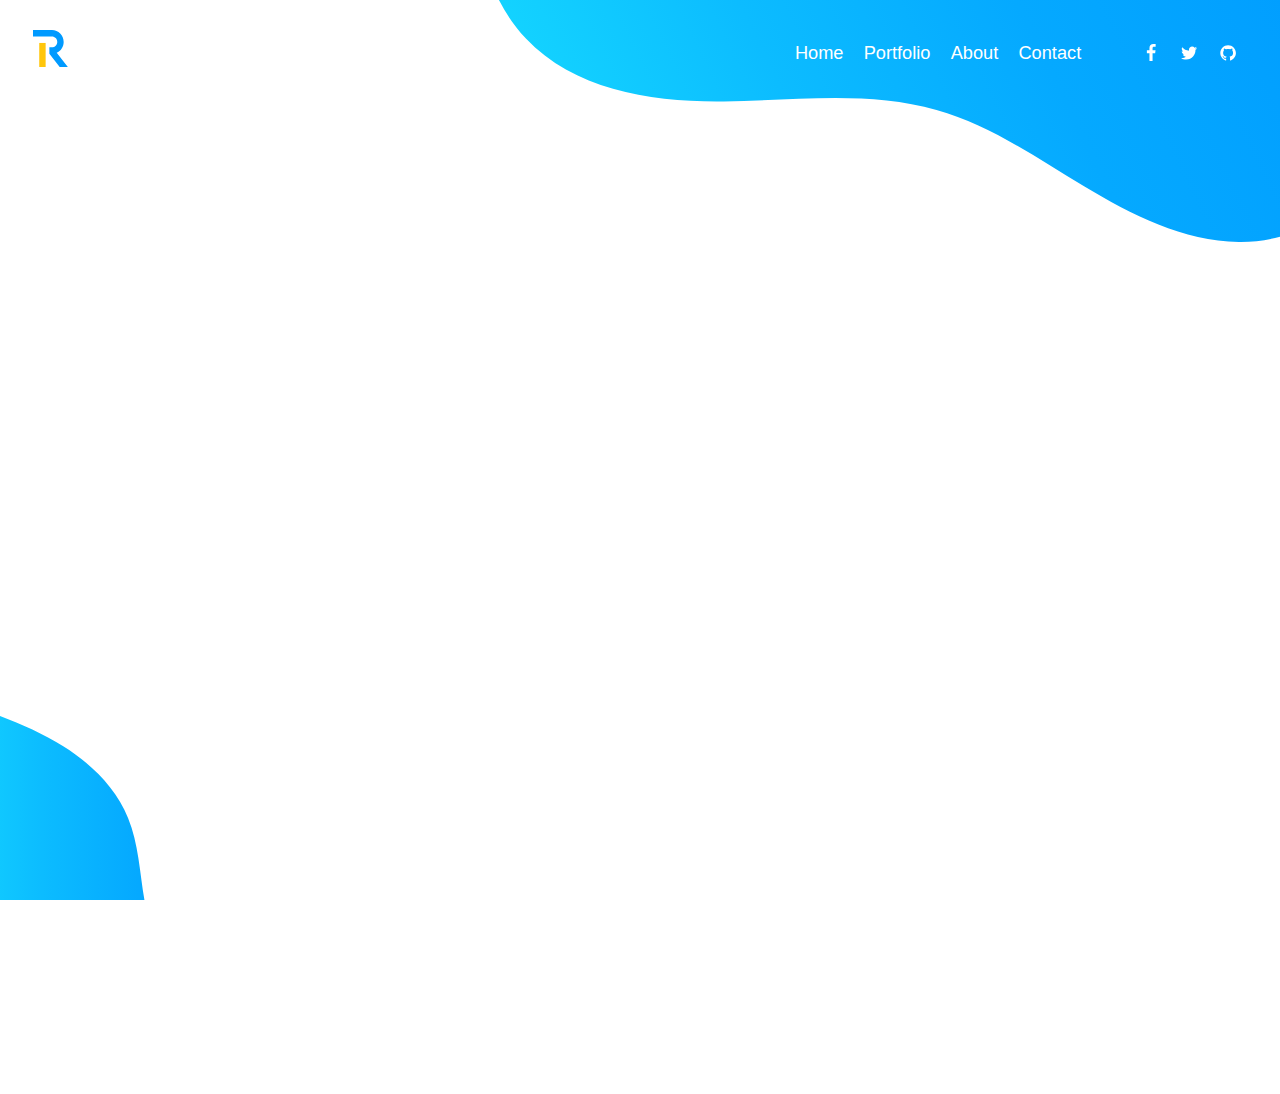
==== index.html @ 941beefa "Mobile nav in progress" ====
<!DOCTYPE html>
<html>
<head>
    <meta charset="utf-8" />
    <meta http-equiv="X-UA-Compatible" content="IE=edge">
    <title>Home | Riccardo Battiato</title>
    <meta name="viewport" content="width=device-width, initial-scale=1">
    <link rel="stylesheet" type="text/css" media="screen" href="css/style.css" />
    <link rel="stylesheet" href="//brick.freetls.fastly.net/Titillium:300,400,600,700">
    <link rel="shortcut icon" type="image/png" href="img/logo-small.png">
</head>
<body>
    <header class="header">
        <img src="/img/shape-big.svg" class="header__shape-big">
        <img src="/img/shape-small.svg" class="header__shape-small">
        <input type="checkbox" id="navigation" class="mobile__checkbox">
        <nav class="navigation">
            <div class="navigation__logo-box">
                <img src="/img/logo.svg" alt="logo" class="navigation__logo">
            </div>
            <div class="navigation__content">
                <ul class="navigation__list">
                    <li class="navigation__element">
                        <a href="/index.html" class="navigation__link">Home</a>
                    </li>
                    <li class="navigation__element">
                        <a href="/portfolio.html" class="navigation__link">Portfolio</a>
                    </li>
                    <li class="navigation__element">
                        <a href="/about.html" class="navigation__link">About</a>
                    </li>
                    <li class="navigation__element">
                        <a href="/contact.html" class="navigation__link">Contact</a>
                    </li>
                </ul>
                <div class="navigation__socials">
                    <a href="#" class="social-link">
                        <svg class="social-icon social-icon--facebook">
                            <use xlink:href="/img/sprite.svg#icon-facebook"></use>
                        </svg>
                    </a>
                    <a href="#" class="social-link">
                        <svg class="social-icon social-icon--twitter">
                            <use xlink:href="/img/sprite.svg#icon-twitter"></use>
                        </svg>
                    </a>
                    <a href="#" class="social-link">
                        <svg class="social-icon social-icon--github">
                            <use xlink:href="/img/sprite.svg#icon-github"></use>
                        </svg>
                    </a>
                </div>
            </div>
            <label for="navigation" class="mobile__label">
                <div class="navigation__hamburger">
                    <div class="navigation__hamburger-line"></div>
                </div>
            </label>
        </nav>
        <nav class="mobile">
            <div class="mobile__content">
                <label for="navigation" class="mobile__close-btn">
                    <div class="mobile__close-btn-line"></div>
                </label>
                <div class="mobile__logo-box">
                    <img src="/img/logo.svg" alt="" class="mobile__logo">
                </div>
                <ul class="mobile__list">
                    <li class="mobile__element">
                        <a href="/index.html" class="mobile__link">Home</a>
                    </li>
                    <li class="mobile__element">
                        <a href="/portfolio.html" class="mobile__link">Portfolio</a>
                    </li>
                    <li class="mobile__element">
                        <a href="/about.html" class="mobile__link">About</a>
                    </li>
                    <li class="mobile__element">
                        <a href="/contact.html" class="mobile__link">Contact</a>
                    </li>
                </ul>
                <div class="mobile__social-icons">
                    <a href="#" class="social-link">
                        <svg class="mobile-social-icon mobile-social-icon--facebook">
                            <use xlink:href="/img/sprite.svg#icon-facebook"></use>
                        </svg>
                    </a>
                    <a href="#" class="social-link">
                        <svg class="mobile-social-icon mobile-social-icon--twitter">
                            <use xlink:href="/img/sprite.svg#icon-twitter"></use>
                        </svg>
                    </a>
                    <a href="#" class="social-link">
                        <svg class="mobile-social-icon mobile-social-icon--github">
                            <use xlink:href="/img/sprite.svg#icon-github"></use>
                        </svg>
                    </a>
                </div>
            </div>
        </nav>
    </header>
</body>
</html>
---- css/style.css ----
/* Website under construction */
/* COLOR VARIABLES */
*,
*::before,
*::after {
  margin: 0;
  padding: 0;
  -webkit-box-sizing: inherit;
          box-sizing: inherit;
}

html {
  font-size: calc((0.0029411764705882 * 100vw) + 6.3529411764706px);
  /*

  font-size: calc((0.0029411764705882 * 100vw) + 6.3529411764706px);
        1920, 12
        1495, 10.75
        1070, 9.5
        645, 8.25
        220, 7
    */
  /* This curve has a medium of 9.5px and is an experimental attempt
    to make the root font size fluidly responsive instead of making
    it change with media queries at certain breakpoints. */
  overflow: hidden;
}

@media only screen and (max-width: 37.5em) {
  html {
    font-size: 50%;
  }
}

body {
  -webkit-box-sizing: border-box;
          box-sizing: border-box;
  font-size: 1.6rem;
  font-family: 'Titillium', sans-serif;
  line-height: 1.7;
  overflow: hidden;
}

/* SOCIAL ICONS */
.social-icon {
  width: 1.8rem;
  height: 1.8rem;
  fill: #fff;
  position: relative;
  z-index: 10;
  -webkit-transition: fill .1s .3s;
  transition: fill .1s .3s;
}

/* SOCIAL LINKS */
.social-link {
  display: -webkit-box;
  display: -ms-flexbox;
  display: flex;
  -webkit-box-align: center;
      -ms-flex-align: center;
          align-items: center;
  text-decoration: none;
  position: relative;
}

.social-link::after {
  content: "";
  display: block;
  width: 3rem;
  height: 3rem;
  background-color: #fff;
  border-radius: 50%;
  position: absolute;
  top: 50%;
  left: 50%;
  -webkit-transform: translate(-50%, -50%) scale(0);
          transform: translate(-50%, -50%) scale(0);
  -webkit-transition: -webkit-transform 0.5s cubic-bezier(0.68, -0.55, 0.265, 1.55);
  transition: -webkit-transform 0.5s cubic-bezier(0.68, -0.55, 0.265, 1.55);
  transition: transform 0.5s cubic-bezier(0.68, -0.55, 0.265, 1.55);
  transition: transform 0.5s cubic-bezier(0.68, -0.55, 0.265, 1.55), -webkit-transform 0.5s cubic-bezier(0.68, -0.55, 0.265, 1.55);
}

.social-link:hover::after {
  -webkit-transform: translate(-50%, -50%) scale(1);
          transform: translate(-50%, -50%) scale(1);
}

.social-link:hover .social-icon--facebook {
  fill: #3B5998;
}

.social-link:hover .social-icon--twitter {
  fill: #1DA1F2;
}

.social-link:hover .social-icon--github {
  fill: #333;
}

/* MOBILE SOCIAL ICONS */
.mobile-social-icon {
  width: 4rem;
  height: 4rem;
}

.mobile-social-icon--facebook {
  fill: #3B5998;
}

.mobile-social-icon--twitter {
  fill: #1DA1F2;
}

.mobile-social-icon--github {
  fill: #333;
}

.btn,
.btn:link,
.btn:visited {
  display: inline-block;
  text-decoration: none;
  text-transform: uppercase;
  padding: .6rem 3.5rem;
  border-radius: 3px;
  -webkit-transition: color .3s, background-color .3s;
  transition: color .3s, background-color .3s;
}

@media only screen and (max-aspect-ratio: 70 / 71) {
  .btn--special,
  .btn--special:link,
  .btn--special:visited {
    padding: 1.2vw 7vw;
    border-radius: .6vw;
    font-size: 3vw;
  }
}

.btn--primary,
.btn--primary:link,
.btn--primary:visited {
  background-color: #FFC60B;
  color: #fff;
  border: 1px solid #FFC60B;
}

.btn--primary:hover,
.btn--primary:link:hover,
.btn--primary:visited:hover {
  background-color: #fff;
  color: #FFC60B;
}

.btn--normal,
.btn--normal:link,
.btn--normal:visited {
  color: #000;
  border: 1px solid #000;
}

.btn--normal:hover,
.btn--normal:link:hover,
.btn--normal:visited:hover {
  background-color: #000;
  color: #fff;
}

.header {
  height: 100vh;
  position: relative;
}

.header__shape-big {
  position: absolute;
  width: 80%;
  top: 0;
  right: 0;
  -webkit-transform: translate(20%, -70%);
          transform: translate(20%, -70%);
}

@media only screen and (max-aspect-ratio: 70 / 71) {
  .header__shape-big {
    -webkit-transform: translate(20%, -55%);
            transform: translate(20%, -55%);
  }
}

.header__shape-small {
  position: absolute;
  width: 30%;
  bottom: 0;
  left: 0;
  -webkit-transform: translate(-10%, 50%);
          transform: translate(-10%, 50%);
}

@media only screen and (max-aspect-ratio: 70 / 71) {
  .header__shape-small {
    width: 50%;
    -webkit-transform: translate(-10%, 40%);
            transform: translate(-10%, 40%);
  }
}

.navigation {
  max-width: 120rem;
  width: 100%;
  margin: 0 auto;
  padding-top: 3rem;
  position: relative;
  z-index: 1;
  display: -webkit-box;
  display: -ms-flexbox;
  display: flex;
  -webkit-box-pack: justify;
      -ms-flex-pack: justify;
          justify-content: space-between;
  -webkit-box-align: center;
      -ms-flex-align: center;
          align-items: center;
}

@media only screen and (max-width: 75em) {
  .navigation {
    padding: 2rem 3rem 0 3rem;
  }
}

.navigation__logo-box {
  width: 3.5rem;
}

.navigation__logo {
  width: 100%;
  -webkit-transition: -webkit-filter .3s, -webkit-transform .3s;
  transition: -webkit-filter .3s, -webkit-transform .3s;
  transition: filter .3s, transform .3s;
  transition: filter .3s, transform .3s, -webkit-filter .3s, -webkit-transform .3s;
  cursor: pointer;
}

.navigation__logo:hover {
  -webkit-filter: drop-shadow(5px 5px 5px rgba(0, 0, 0, 0.2));
          filter: drop-shadow(5px 5px 5px rgba(0, 0, 0, 0.2));
  -webkit-transform: scale(1.05) translateY(-3px);
          transform: scale(1.05) translateY(-3px);
}

.navigation__logo:active {
  -webkit-filter: drop-shadow(5px 5px 5px rgba(0, 0, 0, 0.1));
          filter: drop-shadow(5px 5px 5px rgba(0, 0, 0, 0.1));
  -webkit-transform: scale(1.02) translateY(-1px);
          transform: scale(1.02) translateY(-1px);
}

.navigation__content {
  display: -webkit-box;
  display: -ms-flexbox;
  display: flex;
  -webkit-box-align: center;
      -ms-flex-align: center;
          align-items: center;
}

@media only screen and (max-width: 56.25em) {
  .navigation__content {
    display: none;
  }
}

.navigation__list {
  list-style: none;
  display: -webkit-box;
  display: -ms-flexbox;
  display: flex;
}

.navigation__element {
  position: relative;
}

.navigation__element::after {
  content: "";
  display: block;
  width: 100%;
  height: 2px;
  border-radius: 12px;
  background-color: #fff;
  position: absolute;
  bottom: 0;
  left: 50%;
  -webkit-transform: translateX(-50%) scale(0);
          transform: translateX(-50%) scale(0);
  -webkit-transition: -webkit-transform .3s;
  transition: -webkit-transform .3s;
  transition: transform .3s;
  transition: transform .3s, -webkit-transform .3s;
}

.navigation__element:hover::after {
  -webkit-transform: translateX(-50%) scale(1);
          transform: translateX(-50%) scale(1);
}

.navigation__element:not(:last-child) {
  margin: 0 1rem;
}

.navigation__element:last-child {
  margin-left: 1rem;
}

.navigation__link, .navigation__link:link, .navigation__link:visited {
  text-decoration: none;
  color: #fff;
  font-size: 1.8rem;
}

.navigation__socials {
  margin-left: 5rem;
  display: -webkit-box;
  display: -ms-flexbox;
  display: flex;
  -webkit-box-align: center;
      -ms-flex-align: center;
          align-items: center;
}

.navigation__socials .social-icon {
  margin: 0 1rem;
}

.navigation__hamburger {
  cursor: pointer;
  display: none;
}

@media only screen and (max-width: 56.25em) {
  .navigation__hamburger {
    display: block;
  }
}

.navigation__hamburger-line {
  width: 20px;
  height: 2px;
  border-radius: 10px;
  background-color: #fff;
  position: relative;
}

.navigation__hamburger-line::before, .navigation__hamburger-line::after {
  content: "";
  display: block;
  width: 100%;
  height: 100%;
  background-color: inherit;
  border-radius: inherit;
  position: absolute;
}

.navigation__hamburger-line::before {
  bottom: 6px;
}

.navigation__hamburger-line::after {
  top: 6px;
}

/* MOBILE MENU */
@media only screen and (min-width: 56.25em) {
  .mobile,
  .mobile__label {
    display: none;
  }
}

.mobile {
  position: fixed;
  top: 0;
  left: 0;
  z-index: 1000;
  width: 100vw;
  height: 100vh;
  background-color: #fff;
  visibility: hidden;
  opacity: 0;
}

.mobile__checkbox {
  visibility: hidden;
  opacity: 0;
  position: absolute;
}

.mobile__close-btn {
  display: block;
  position: absolute;
  right: 8.5%;
  top: 7%;
  cursor: pointer;
}

.mobile__close-btn-line {
  width: 15px;
  height: 1px;
  background-color: #000;
  -webkit-transform: rotate(45deg);
          transform: rotate(45deg);
}

.mobile__close-btn-line::after {
  content: "";
  display: block;
  width: 100%;
  height: 100%;
  background-color: inherit;
  -webkit-transform: rotate(90deg);
          transform: rotate(90deg);
}

.mobile__content {
  display: -webkit-box;
  display: -ms-flexbox;
  display: flex;
  height: 100%;
  -webkit-box-orient: vertical;
  -webkit-box-direction: normal;
      -ms-flex-direction: column;
          flex-direction: column;
  -webkit-box-pack: justify;
      -ms-flex-pack: justify;
          justify-content: space-between;
  -webkit-box-align: center;
      -ms-flex-align: center;
          align-items: center;
}

.mobile__logo-box {
  width: 5rem;
  margin-top: 4rem;
}

.mobile__logo {
  width: 100%;
}

.mobile__list {
  list-style: none;
  text-align: center;
}

@media only screen and (max-height: 26.25em) and (min-aspect-ratio: 71 / 70) {
  .mobile__list {
    display: -webkit-box;
    display: -ms-flexbox;
    display: flex;
    -webkit-box-pack: center;
        -ms-flex-pack: center;
            justify-content: center;
    -webkit-box-align: center;
        -ms-flex-align: center;
            align-items: center;
  }
  .mobile__list .mobile__element {
    margin: 0 2rem;
  }
}

.mobile__element {
  margin: 2rem 0;
}

.mobile__link, .mobile__link:link, .mobile__link:visited {
  text-decoration: none;
  color: #009AFF;
  text-transform: uppercase;
  font-size: 3rem;
}

.mobile__social-icons {
  margin-bottom: 4rem;
  display: -webkit-box;
  display: -ms-flexbox;
  display: flex;
  -webkit-box-align: center;
      -ms-flex-align: center;
          align-items: center;
}

.mobile__social-icons > *:not(:first-child),
.mobile__social-icons > *:not(:last-child) {
  margin: 0 1.5rem;
}

.mobile__checkbox:checked ~ .mobile {
  visibility: visible;
  opacity: 1;
}
/*# sourceMappingURL=style.css.map */
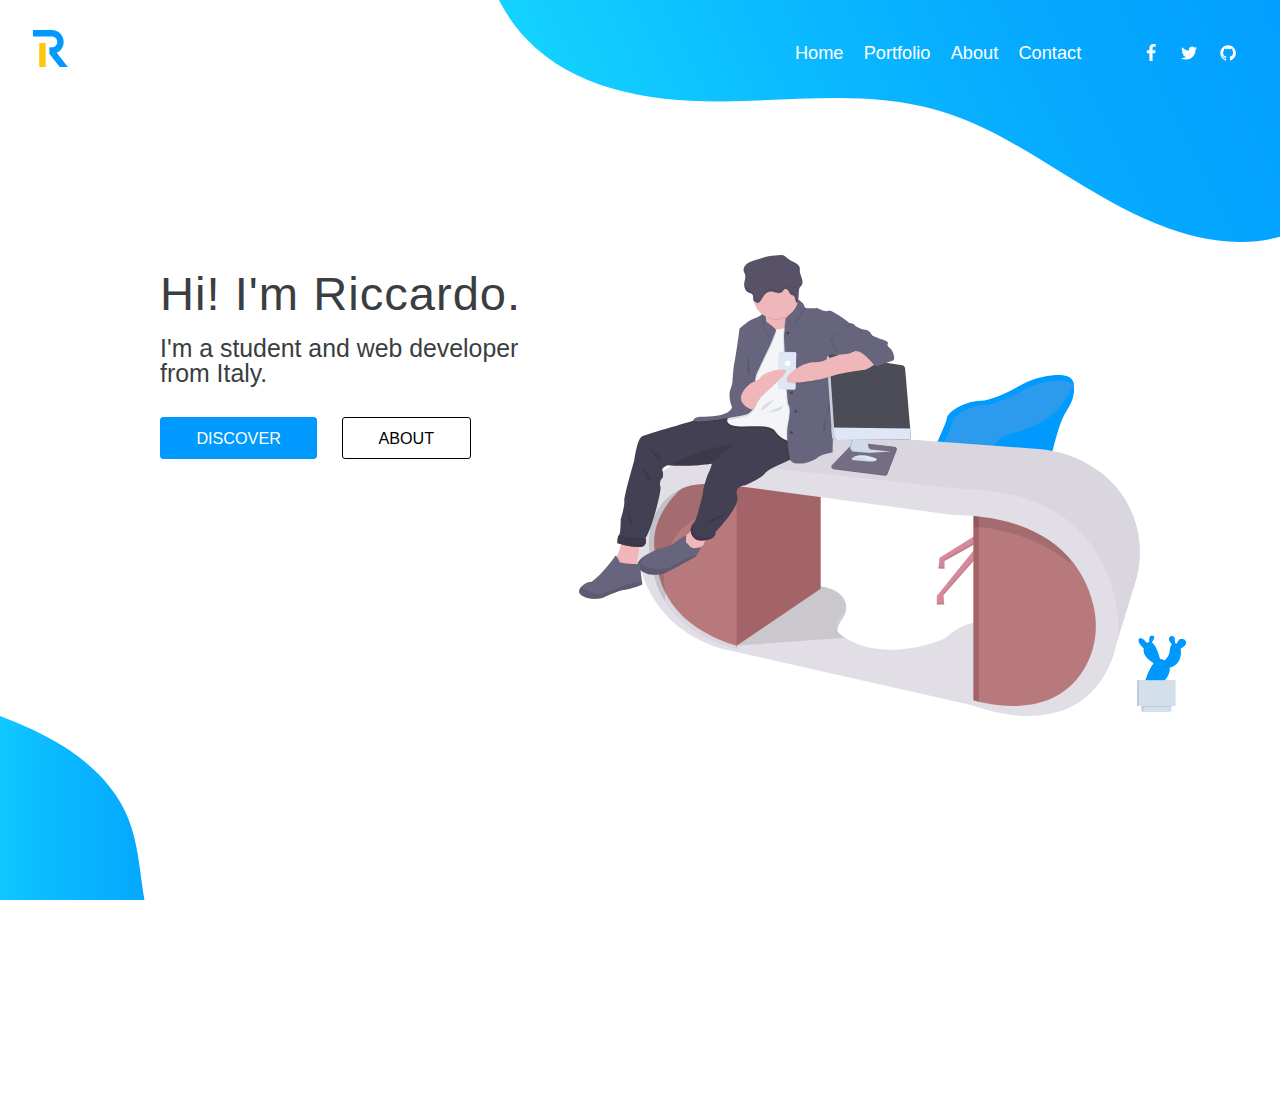
==== commit 79e369eb: "Header completed but must be improved" ====
--- a/index.html
+++ b/index.html
@@ -98,6 +98,21 @@
                 </div>
             </div>
         </nav>
+        <img src="/img/on_the_office_nobg.svg" alt="On The Office" class="header__illustration">
+        <div class="header__content">
+            <div class="header__text">
+                <div class="header__heading-main">
+                    <h1 class="heading-1">Hi! I'm Riccardo.</h1>
+                </div>
+                <div class="header__subheading">
+                    <h2 class="heading-2">I'm a student and web developer from Italy.</h2>
+                </div>
+            </div>
+            <div class="header__buttons">
+                <a href="/portfolio.html" class="btn btn--primary">Discover</a>
+                <a href="/about.html" class="btn btn--normal">About</a>
+            </div>
+        </div>
     </header>
 </body>
 </html>--- a/css/style.css
+++ b/css/style.css
@@ -39,6 +39,36 @@
   font-family: 'Titillium', sans-serif;
   line-height: 1.7;
   overflow: hidden;
+  color: #3a3e41;
+}
+
+.heading-1 {
+  font-size: calc((0.017857142857143 * 100vw) + 24.285714285714px);
+  font-weight: 300;
+  line-height: 1;
+  letter-spacing: 1px;
+  /* 2000, 60
+    1650, 53.75
+    1300, 47.5
+    950, 41.25
+    600, 35 */
+  /* @include respond(phone) {
+        font-size: 5rem;
+    } */
+}
+
+.heading-2 {
+  font-size: calc((0.0071428571428571 * 100vw) + 15.714285714286px);
+  font-weight: 300;
+  line-height: 1;
+  /* 2000, 30
+    1650, 27.5
+    1300, 25
+    950, 22.5
+    600, 20 */
+  /* @include respond(phone) {
+        font-size: 2.5rem;
+    } */
 }
 
 /* SOCIAL ICONS */
@@ -142,16 +172,16 @@
 .btn--primary,
 .btn--primary:link,
 .btn--primary:visited {
-  background-color: #FFC60B;
+  background-color: #009AFF;
   color: #fff;
-  border: 1px solid #FFC60B;
+  border: 1px solid #009AFF;
 }
 
 .btn--primary:hover,
 .btn--primary:link:hover,
 .btn--primary:visited:hover {
   background-color: #fff;
-  color: #FFC60B;
+  color: #009AFF;
 }
 
 .btn--normal,
@@ -204,6 +234,73 @@
     -webkit-transform: translate(-10%, 40%);
             transform: translate(-10%, 40%);
   }
+}
+
+.header__illustration {
+  position: absolute;
+  right: 50%;
+  top: 50%;
+  height: 80%;
+  max-width: 50%;
+  -webkit-transform: translate(45vw, -50%);
+          transform: translate(45vw, -50%);
+}
+
+@media only screen and (max-aspect-ratio: 70 / 71) {
+  .header__illustration {
+    height: auto;
+    max-height: 45%;
+    max-width: 80%;
+    width: 100%;
+    top: auto;
+    bottom: 50%;
+    -webkit-transform: translate(50%, 100%);
+            transform: translate(50%, 100%);
+  }
+}
+
+@media only screen and (min-aspect-ratio: 71 / 70) and (max-width: 56.25em) {
+  .header__illustration {
+    -webkit-transform: translate(50vw, -50%);
+            transform: translate(50vw, -50%);
+  }
+}
+
+.header__content {
+  max-width: 50%;
+  position: absolute;
+  left: 12.5%;
+  top: 30%;
+}
+
+@media only screen and (max-width: 75em) {
+  .header__content {
+    left: 5%;
+  }
+}
+
+@media only screen and (max-aspect-ratio: 70 / 71) {
+  .header__content {
+    max-width: none;
+    width: 80%;
+    left: 50%;
+    top: 50%;
+    -webkit-transform: translate(-50%, -125%);
+            transform: translate(-50%, -125%);
+  }
+}
+
+.header__subheading {
+  margin-top: 2rem;
+  max-width: 80%;
+}
+
+.header__buttons {
+  margin-top: 3rem;
+}
+
+.header__buttons *:first-child {
+  margin-right: 2rem;
 }
 
 .navigation {
@@ -389,6 +486,12 @@
   background-color: #fff;
   visibility: hidden;
   opacity: 0;
+  -webkit-transform: translateX(100vw);
+          transform: translateX(100vw);
+  -webkit-transition: opacity 0s .7s, visibility 0s .7s, -webkit-transform .5s .2s ease-out;
+  transition: opacity 0s .7s, visibility 0s .7s, -webkit-transform .5s .2s ease-out;
+  transition: transform .5s .2s ease-out, opacity 0s .7s, visibility 0s .7s;
+  transition: transform .5s .2s ease-out, opacity 0s .7s, visibility 0s .7s, -webkit-transform .5s .2s ease-out;
 }
 
 .mobile__checkbox {
@@ -438,6 +541,9 @@
   -webkit-box-align: center;
       -ms-flex-align: center;
           align-items: center;
+  opacity: 0;
+  -webkit-transition: opacity .2s;
+  transition: opacity .2s;
 }
 
 .mobile__logo-box {
@@ -500,5 +606,17 @@
 .mobile__checkbox:checked ~ .mobile {
   visibility: visible;
   opacity: 1;
+  -webkit-transform: translateX(0);
+          transform: translateX(0);
+  -webkit-transition: -webkit-transform .5s ease-in;
+  transition: -webkit-transform .5s ease-in;
+  transition: transform .5s ease-in;
+  transition: transform .5s ease-in, -webkit-transform .5s ease-in;
+}
+
+.mobile__checkbox:checked ~ .mobile .mobile__content {
+  opacity: 1;
+  -webkit-transition: opacity .3s .5s;
+  transition: opacity .3s .5s;
 }
 /*# sourceMappingURL=style.css.map */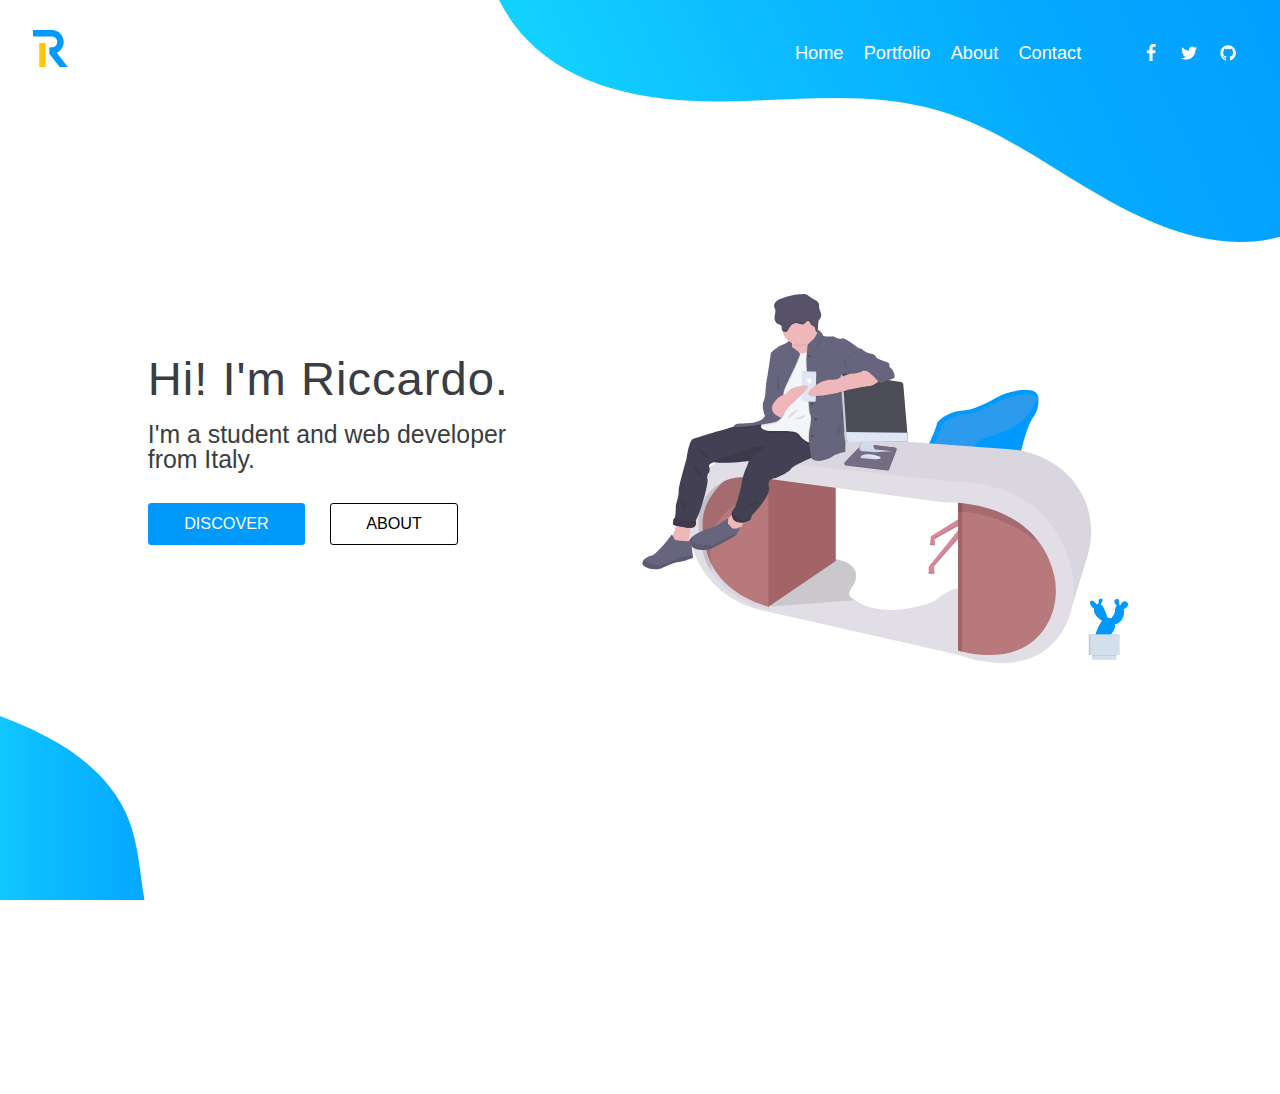
==== commit b8c4f9ed: "Changed header content layout structure" ====
--- a/index.html
+++ b/index.html
@@ -98,19 +98,21 @@
                 </div>
             </div>
         </nav>
-        <img src="/img/on_the_office_nobg.svg" alt="On The Office" class="header__illustration">
-        <div class="header__content">
-            <div class="header__text">
-                <div class="header__heading-main">
-                    <h1 class="heading-1">Hi! I'm Riccardo.</h1>
+        <div class="header__grid">
+            <img src="/img/on_the_office_nobg.svg" alt="On The Office" class="header__illustration">
+            <div class="header__content">
+                <div class="header__text">
+                    <div class="header__heading-main">
+                        <h1 class="heading-1">Hi! I'm Riccardo.</h1>
+                    </div>
+                    <div class="header__subheading">
+                        <h2 class="heading-2">I'm a student and web developer from Italy.</h2>
+                    </div>
                 </div>
-                <div class="header__subheading">
-                    <h2 class="heading-2">I'm a student and web developer from Italy.</h2>
+                <div class="header__buttons">
+                    <a href="/portfolio.html" class="btn btn--primary">Discover</a>
+                    <a href="/about.html" class="btn btn--normal">About</a>
                 </div>
-            </div>
-            <div class="header__buttons">
-                <a href="/portfolio.html" class="btn btn--primary">Discover</a>
-                <a href="/about.html" class="btn btn--normal">About</a>
             </div>
         </div>
     </header>
--- a/css/style.css
+++ b/css/style.css
@@ -236,58 +236,50 @@
   }
 }
 
+.header__grid {
+  position: absolute;
+  top: 50%;
+  left: 50%;
+  -webkit-transform: translate(-50%, -50%);
+          transform: translate(-50%, -50%);
+  z-index: 1;
+  width: 80%;
+  height: 80%;
+  display: -ms-grid;
+  display: grid;
+  -ms-grid-columns: (1fr)[2];
+      grid-template-columns: repeat(2, 1fr);
+  justify-items: center;
+  -webkit-box-align: center;
+      -ms-flex-align: center;
+          align-items: center;
+}
+
+@media only screen and (max-aspect-ratio: 70 / 71) {
+  .header__grid {
+    -ms-grid-columns: 1fr;
+        grid-template-columns: 1fr;
+    -ms-grid-rows: (1fr)[2];
+        grid-template-rows: repeat(2, 1fr);
+  }
+}
+
+@media only screen and (max-width: 75em) {
+  .header__grid {
+    width: 90%;
+  }
+}
+
 .header__illustration {
-  position: absolute;
-  right: 50%;
-  top: 50%;
-  height: 80%;
-  max-width: 50%;
-  -webkit-transform: translate(45vw, -50%);
-          transform: translate(45vw, -50%);
-}
-
-@media only screen and (max-aspect-ratio: 70 / 71) {
-  .header__illustration {
-    height: auto;
-    max-height: 45%;
-    max-width: 80%;
-    width: 100%;
-    top: auto;
-    bottom: 50%;
-    -webkit-transform: translate(50%, 100%);
-            transform: translate(50%, 100%);
-  }
-}
-
-@media only screen and (min-aspect-ratio: 71 / 70) and (max-width: 56.25em) {
-  .header__illustration {
-    -webkit-transform: translate(50vw, -50%);
-            transform: translate(50vw, -50%);
-  }
+  -webkit-box-ordinal-group: 2;
+      -ms-flex-order: 1;
+          order: 1;
+  max-width: 100%;
+  max-height: 100%;
 }
 
 .header__content {
-  max-width: 50%;
-  position: absolute;
-  left: 12.5%;
-  top: 30%;
-}
-
-@media only screen and (max-width: 75em) {
-  .header__content {
-    left: 5%;
-  }
-}
-
-@media only screen and (max-aspect-ratio: 70 / 71) {
-  .header__content {
-    max-width: none;
-    width: 80%;
-    left: 50%;
-    top: 50%;
-    -webkit-transform: translate(-50%, -125%);
-            transform: translate(-50%, -125%);
-  }
+  min-width: 30rem;
 }
 
 .header__subheading {
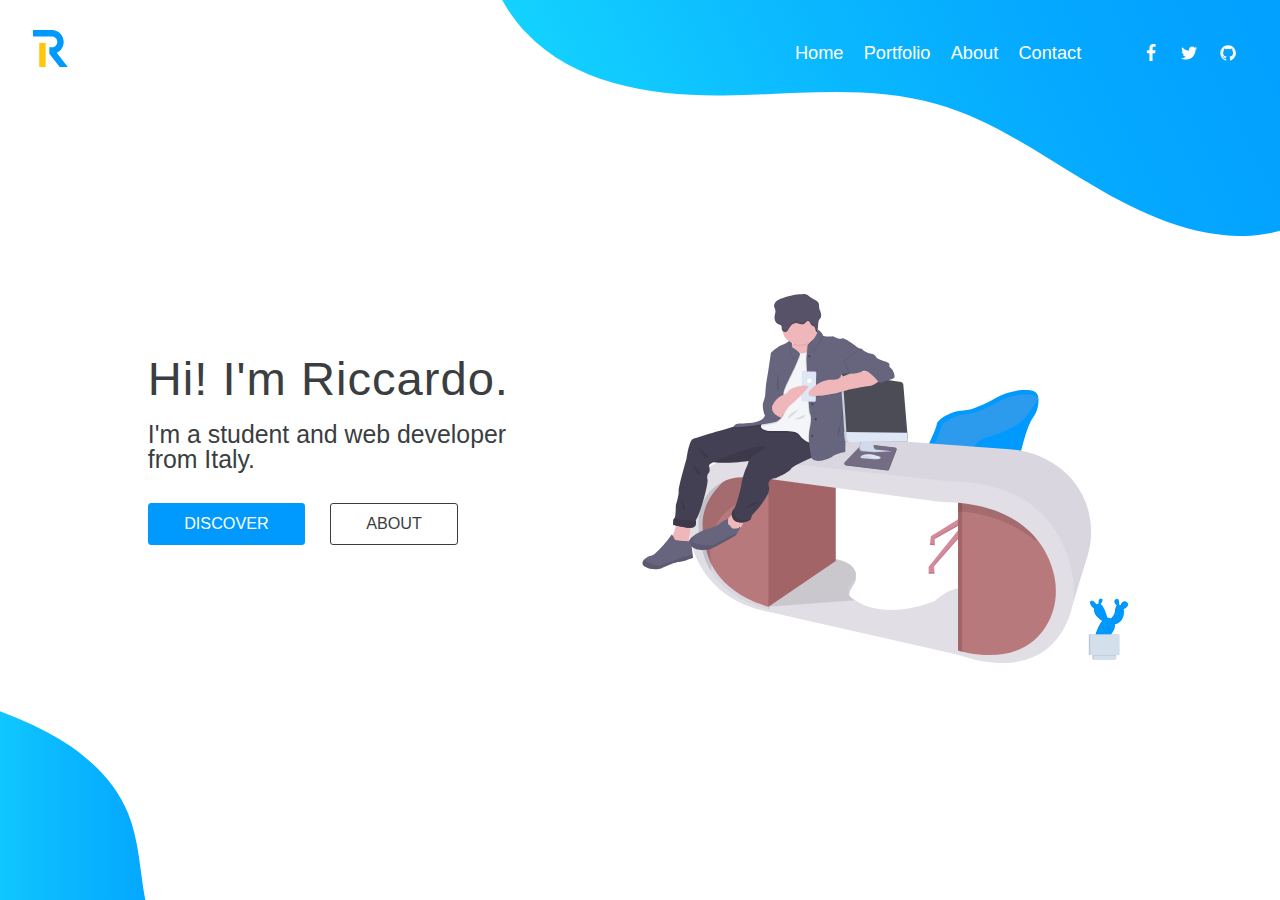
==== commit 2a1e862d: "Portfolio on progress, quick fix for bottom shape but it has to be impr." ====
--- a/index.html
+++ b/index.html
@@ -11,8 +11,12 @@
 </head>
 <body>
     <header class="header">
-        <img src="/img/shape-big.svg" class="header__shape-big">
-        <img src="/img/shape-small.svg" class="header__shape-small">
+        <div class="shape-big">
+            <img src="/img/shape-big.svg" class="shape">
+        </div>
+        <div class="shape-small">
+            <img src="/img/shape-small.svg" class="shape">
+        </div>
         <input type="checkbox" id="navigation" class="mobile__checkbox">
         <nav class="navigation">
             <div class="navigation__logo-box">
@@ -80,17 +84,17 @@
                     </li>
                 </ul>
                 <div class="mobile__social-icons">
-                    <a href="#" class="social-link">
+                    <a href="#">
                         <svg class="mobile-social-icon mobile-social-icon--facebook">
                             <use xlink:href="/img/sprite.svg#icon-facebook"></use>
                         </svg>
                     </a>
-                    <a href="#" class="social-link">
+                    <a href="#">
                         <svg class="mobile-social-icon mobile-social-icon--twitter">
                             <use xlink:href="/img/sprite.svg#icon-twitter"></use>
                         </svg>
                     </a>
-                    <a href="#" class="social-link">
+                    <a href="#">
                         <svg class="mobile-social-icon mobile-social-icon--github">
                             <use xlink:href="/img/sprite.svg#icon-github"></use>
                         </svg>
@@ -103,15 +107,15 @@
             <div class="header__content">
                 <div class="header__text">
                     <div class="header__heading-main">
-                        <h1 class="heading-1">Hi! I'm Riccardo.</h1>
+                        <h1 class="heading-1 heading-1--vw">Hi! I'm Riccardo.</h1>
                     </div>
                     <div class="header__subheading">
-                        <h2 class="heading-2">I'm a student and web developer from Italy.</h2>
+                        <h2 class="heading-2 heading-2--vw">I'm a student and web developer from Italy.</h2>
                     </div>
                 </div>
                 <div class="header__buttons">
-                    <a href="/portfolio.html" class="btn btn--primary">Discover</a>
-                    <a href="/about.html" class="btn btn--normal">About</a>
+                    <a href="/portfolio.html" class="btn btn--vw btn--primary">Discover</a>
+                    <a href="/about.html" class="btn btn--vw btn--normal">About</a>
                 </div>
             </div>
         </div>
--- a/css/style.css
+++ b/css/style.css
@@ -23,7 +23,6 @@
   /* This curve has a medium of 9.5px and is an experimental attempt
     to make the root font size fluidly responsive instead of making
     it change with media queries at certain breakpoints. */
-  overflow: hidden;
 }
 
 @media only screen and (max-width: 37.5em) {
@@ -38,8 +37,13 @@
   font-size: 1.6rem;
   font-family: 'Titillium', sans-serif;
   line-height: 1.7;
-  overflow: hidden;
   color: #3a3e41;
+  overflow-x: hidden;
+}
+
+html,
+body {
+  height: 100%;
 }
 
 .heading-1 {
@@ -57,6 +61,12 @@
     } */
 }
 
+@media only screen and (max-aspect-ratio: 70 / 71) and (min-width: 37.5em) {
+  .heading-1--vw {
+    font-size: 8vw;
+  }
+}
+
 .heading-2 {
   font-size: calc((0.0071428571428571 * 100vw) + 15.714285714286px);
   font-weight: 300;
@@ -71,6 +81,72 @@
     } */
 }
 
+@media only screen and (max-aspect-ratio: 70 / 71) and (min-width: 37.5em) {
+  .heading-2--vw {
+    font-size: 4vw;
+  }
+}
+
+.heading-4 {
+  font-size: 2.5rem;
+  font-weight: 300;
+}
+
+.heading-title {
+  font-size: 5rem;
+  text-transform: uppercase;
+}
+
+.wrapper {
+  position: relative;
+  overflow: hidden;
+  padding-bottom: 20rem;
+}
+
+@media only screen and (max-aspect-ratio: 70 / 71) and (min-height: 62.5em) {
+  .wrapper {
+    height: 100%;
+  }
+}
+
+/* DECORATIVE SHAPES */
+.shape-big {
+  position: absolute;
+  width: 80%;
+  top: 0;
+  right: 0;
+  -webkit-transform: translate(20%, -70%);
+          transform: translate(20%, -70%);
+}
+
+@media only screen and (max-aspect-ratio: 70 / 71) {
+  .shape-big {
+    -webkit-transform: translate(20%, -55%);
+            transform: translate(20%, -55%);
+  }
+}
+
+.shape-small {
+  position: absolute;
+  width: 30%;
+  bottom: 0;
+  left: 0;
+  -webkit-transform: translate(-10%, 50%);
+          transform: translate(-10%, 50%);
+}
+
+@media only screen and (max-aspect-ratio: 70 / 71) {
+  .shape-small {
+    width: 50%;
+    -webkit-transform: translate(-10%, 40%);
+            transform: translate(-10%, 40%);
+  }
+}
+
+.shape {
+  width: 100%;
+}
+
 /* SOCIAL ICONS */
 .social-icon {
   width: 1.8rem;
@@ -147,6 +223,18 @@
   fill: #333;
 }
 
+@media only screen and (max-aspect-ratio: 70 / 71) and (min-height: 37.5em) {
+  .mobile-social-icon {
+    width: 8vw;
+    height: 8vw;
+  }
+}
+
+/* PAGE TITLE */
+.title {
+  text-align: center;
+}
+
 .btn,
 .btn:link,
 .btn:visited {
@@ -159,13 +247,13 @@
   transition: color .3s, background-color .3s;
 }
 
-@media only screen and (max-aspect-ratio: 70 / 71) {
-  .btn--special,
-  .btn--special:link,
-  .btn--special:visited {
-    padding: 1.2vw 7vw;
+@media only screen and (max-aspect-ratio: 70 / 71) and (min-width: 37.5em) {
+  .btn--vw,
+  .btn--vw:link,
+  .btn--vw:visited {
+    padding: 1vw 5vw;
     border-radius: .6vw;
-    font-size: 3vw;
+    font-size: 2vw;
   }
 }
 
@@ -187,53 +275,21 @@
 .btn--normal,
 .btn--normal:link,
 .btn--normal:visited {
-  color: #000;
-  border: 1px solid #000;
+  color: #3a3e41;
+  border: 1px solid #3a3e41;
 }
 
 .btn--normal:hover,
 .btn--normal:link:hover,
 .btn--normal:visited:hover {
-  background-color: #000;
+  background-color: #3a3e41;
   color: #fff;
 }
 
 .header {
   height: 100vh;
   position: relative;
-}
-
-.header__shape-big {
-  position: absolute;
-  width: 80%;
-  top: 0;
-  right: 0;
-  -webkit-transform: translate(20%, -70%);
-          transform: translate(20%, -70%);
-}
-
-@media only screen and (max-aspect-ratio: 70 / 71) {
-  .header__shape-big {
-    -webkit-transform: translate(20%, -55%);
-            transform: translate(20%, -55%);
-  }
-}
-
-.header__shape-small {
-  position: absolute;
-  width: 30%;
-  bottom: 0;
-  left: 0;
-  -webkit-transform: translate(-10%, 50%);
-          transform: translate(-10%, 50%);
-}
-
-@media only screen and (max-aspect-ratio: 70 / 71) {
-  .header__shape-small {
-    width: 50%;
-    -webkit-transform: translate(-10%, 40%);
-            transform: translate(-10%, 40%);
-  }
+  overflow: hidden;
 }
 
 .header__grid {
@@ -503,7 +559,7 @@
 .mobile__close-btn-line {
   width: 15px;
   height: 1px;
-  background-color: #000;
+  background-color: #3a3e41;
   -webkit-transform: rotate(45deg);
           transform: rotate(45deg);
 }
@@ -543,6 +599,13 @@
   margin-top: 4rem;
 }
 
+@media only screen and (max-aspect-ratio: 70 / 71) and (min-height: 37.5em) {
+  .mobile__logo-box {
+    width: 10vw;
+    margin-top: 15vw;
+  }
+}
+
 .mobile__logo {
   width: 100%;
 }
@@ -580,6 +643,12 @@
   font-size: 3rem;
 }
 
+@media only screen and (max-aspect-ratio: 70 / 71) and (min-height: 37.5em) {
+  .mobile__link, .mobile__link:link, .mobile__link:visited {
+    font-size: 8vw;
+  }
+}
+
 .mobile__social-icons {
   margin-bottom: 4rem;
   display: -webkit-box;
@@ -611,4 +680,36 @@
   -webkit-transition: opacity .3s .5s;
   transition: opacity .3s .5s;
 }
+
+.portfolio {
+  max-width: 120rem;
+  margin: 0 auto;
+  display: -ms-grid;
+  display: grid;
+  -ms-grid-columns: (35rem)[auto-fit];
+      grid-template-columns: repeat(auto-fit, 35rem);
+  grid-column-gap: 3rem;
+  grid-row-gap: 6rem;
+  -webkit-box-pack: center;
+      -ms-flex-pack: center;
+          justify-content: center;
+  justify-items: center;
+}
+
+.bottom-shape {
+  height: 20%;
+  position: absolute;
+  bottom: 0;
+  -webkit-transform: translate(-5%, 39%);
+          transform: translate(-5%, 39%);
+}
+
+.page-portfolio__main {
+  margin-top: 12rem;
+  padding-bottom: 10rem;
+}
+
+.page-portfolio__portfolio {
+  margin: 5rem 0;
+}
 /*# sourceMappingURL=style.css.map */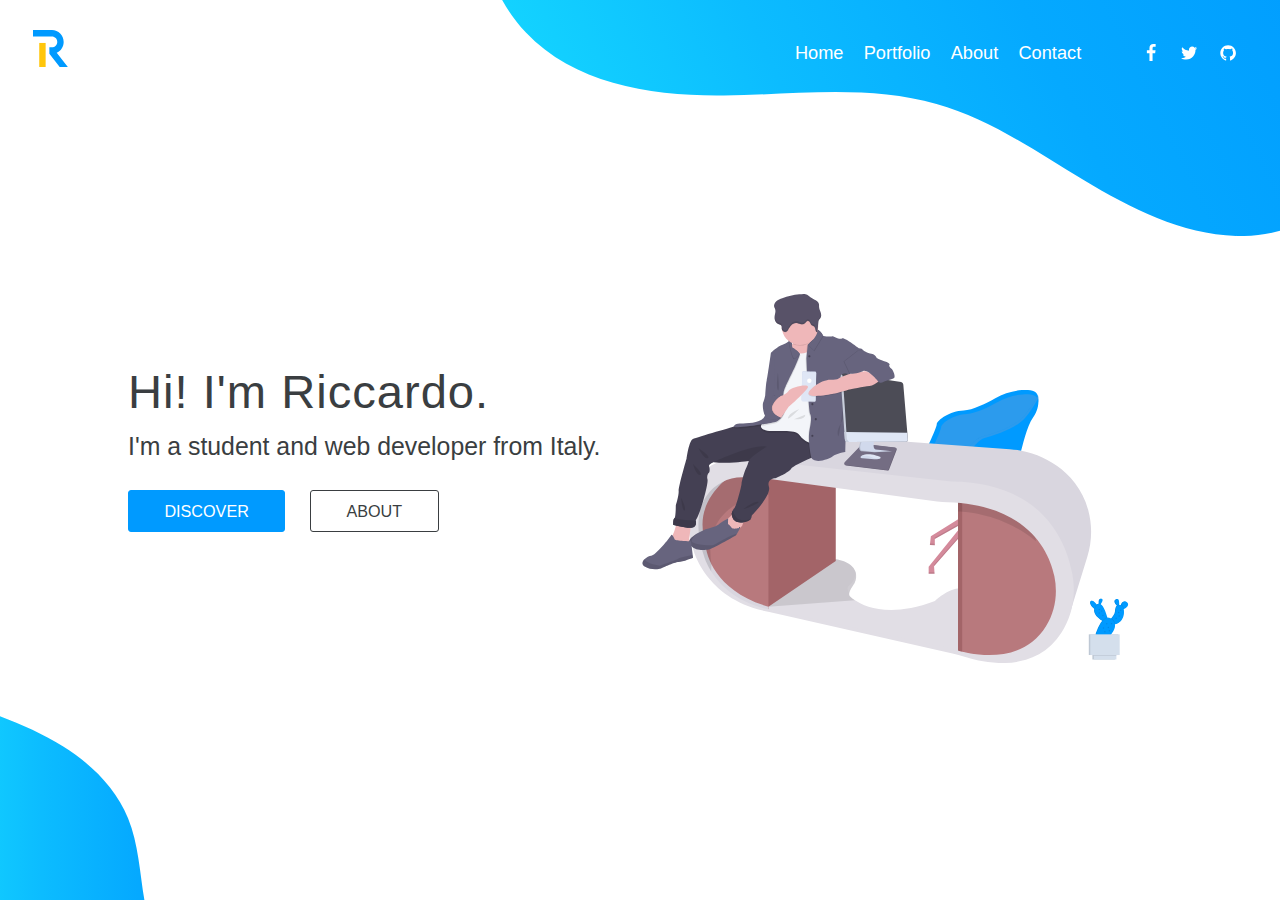
==== commit d16ce048: "Small SEO and Accessibility optimizations" ====
--- a/index.html
+++ b/index.html
@@ -1,5 +1,5 @@
 <!DOCTYPE html>
-<html>
+<html lang="en">
 <head>
     <meta charset="utf-8" />
     <meta http-equiv="X-UA-Compatible" content="IE=edge">
@@ -8,14 +8,15 @@
     <link rel="stylesheet" type="text/css" media="screen" href="css/style.css" />
     <link rel="stylesheet" href="//brick.freetls.fastly.net/Titillium:300,400,600,700">
     <link rel="shortcut icon" type="image/png" href="img/logo-small.png">
+    <meta name="description" content="I'm a open minded, always learning student and Web Developer from Italy. Check out my Portfolio, learn more about me or visit my GitHub page." />
 </head>
 <body>
     <header class="header">
         <div class="shape-big">
-            <img src="/img/shape-big.svg" class="shape">
+            <img src="/img/shape-big.svg" class="shape" alt="Background Image">
         </div>
         <div class="shape-small">
-            <img src="/img/shape-small.svg" class="shape">
+            <img src="/img/shape-small.svg" class="shape" alt="Background Image">
         </div>
         <input type="checkbox" id="navigation" class="mobile__checkbox">
         <nav class="navigation">
@@ -67,7 +68,7 @@
                     <div class="mobile__close-btn-line"></div>
                 </label>
                 <div class="mobile__logo-box">
-                    <img src="/img/logo.svg" alt="" class="mobile__logo">
+                    <img src="/img/logo.svg" alt="Logo" class="mobile__logo">
                 </div>
                 <ul class="mobile__list">
                     <li class="mobile__element">
--- a/css/style.css
+++ b/css/style.css
@@ -1,5 +1,12 @@
 /* Website under construction */
 /* COLOR VARIABLES */
+/* 
+Roadmap colors
+#91DF50
+
+#58AD11
+
+#036FE0 */
 *,
 *::before,
 *::after {
@@ -39,11 +46,16 @@
   line-height: 1.7;
   color: #3a3e41;
   overflow-x: hidden;
+  position: relative;
 }
 
 html,
 body {
   height: 100%;
+}
+
+main {
+  position: relative;
 }
 
 .heading-1 {
@@ -87,29 +99,83 @@
   }
 }
 
+.heading-3 {
+  text-transform: uppercase;
+  font-weight: 600;
+}
+
 .heading-4 {
   font-size: 2.5rem;
   font-weight: 300;
 }
 
+.heading-5 {
+  font-size: 2rem;
+  font-weight: 300;
+}
+
 .heading-title {
   font-size: 5rem;
   text-transform: uppercase;
 }
 
-.wrapper {
-  position: relative;
+.heading-title-small {
+  font-size: 2rem;
+  font-weight: 600;
+}
+
+/* Layout */
+.u-margin-top-special {
+  margin-top: 12rem !important;
+}
+
+.u-margin-top-normal {
+  margin-top: 5rem !important;
+}
+
+.u-margin-top-small {
+  margin-top: 2rem !important;
+}
+
+.u-padding-bottom-medium {
+  padding-bottom: 5rem !important;
+}
+
+/* Text */
+.u-text-600 {
+  font-weight: 600 !important;
+}
+
+.u-text-em {
+  font-style: italic !important;
+}
+
+/* PROGRESS BAR ANIMATION */
+@-webkit-keyframes progress-bar {
+  0% {
+    background-position: 0;
+  }
+  100% {
+    background-position: 3rem;
+  }
+}
+@keyframes progress-bar {
+  0% {
+    background-position: 0;
+  }
+  100% {
+    background-position: 3rem;
+  }
+}
+
+/* DECORATIVE SHAPES */
+.shape-container {
+  width: 100%;
+  height: 100%;
+  position: absolute;
   overflow: hidden;
-  padding-bottom: 20rem;
-}
-
-@media only screen and (max-aspect-ratio: 70 / 71) and (min-height: 62.5em) {
-  .wrapper {
-    height: 100%;
-  }
-}
-
-/* DECORATIVE SHAPES */
+}
+
 .shape-big {
   position: absolute;
   width: 80%;
@@ -129,7 +195,7 @@
 .shape-small {
   position: absolute;
   width: 30%;
-  bottom: 0;
+  bottom: calc((0.05 * 100vh) - 50px);
   left: 0;
   -webkit-transform: translate(-10%, 50%);
           transform: translate(-10%, 50%);
@@ -235,6 +301,50 @@
   text-align: center;
 }
 
+/* CONTAINER */
+.container {
+  max-width: 120rem;
+  width: 100%;
+  margin: 0 auto;
+}
+
+/* GENERAL LINK */
+.link,
+.link:link,
+.link:visited {
+  text-decoration: none;
+  color: #009AFF;
+}
+
+/* FORM STYLING */
+.contact__form {
+  max-width: 80rem;
+  width: 80%;
+  margin: 0 auto;
+}
+
+.contact__input, .contact__textarea {
+  font-family: inherit;
+  font-size: inherit;
+  color: inherit;
+  border: 1px solid #3a3e41;
+  outline: none;
+  -webkit-box-shadow: none;
+          box-shadow: none;
+  width: 100%;
+  padding: 2rem;
+  margin-bottom: 2rem;
+}
+
+.contact__input {
+  height: 3rem;
+}
+
+.contact__textarea {
+  resize: none;
+  min-height: 16rem;
+}
+
 .btn,
 .btn:link,
 .btn:visited {
@@ -284,6 +394,73 @@
 .btn--normal:visited:hover {
   background-color: #3a3e41;
   color: #fff;
+}
+
+.skills__title {
+  margin-bottom: 1.5rem;
+}
+
+.skills__skill-box:not(:last-child) {
+  margin-bottom: 2rem;
+}
+
+.skills__skill-name {
+  text-align: right;
+  margin-bottom: .5rem;
+}
+
+.skills__skill-bar {
+  background-color: #ccc;
+  width: 100%;
+  max-width: 80rem;
+  height: 3rem;
+  margin-left: auto;
+  border-radius: .5rem;
+}
+
+.skills__skill-bar-content {
+  display: -webkit-box;
+  display: -ms-flexbox;
+  display: flex;
+  -webkit-box-pack: end;
+      -ms-flex-pack: end;
+          justify-content: flex-end;
+  -webkit-box-align: center;
+      -ms-flex-align: center;
+          align-items: center;
+  padding-right: 2%;
+  height: 100%;
+  background-size: 3rem 100%;
+}
+
+.skills__skill-bar-content--100 {
+  width: 100%;
+  border-radius: inherit;
+  background-color: #05C46B;
+  background-image: linear-gradient(135deg, #0BE881 0%, #0BE881 25%, transparent 25%, transparent 50%, #0BE881 50%, #0BE881 75%, transparent 75%, transparent 100%);
+  -webkit-animation: progress-bar 2s linear infinite;
+          animation: progress-bar 2s linear infinite;
+}
+
+.skills__skill-bar-content--90 {
+  width: 90%;
+  background-color: #0FBCF9;
+  background-image: linear-gradient(135deg, #4BCFFA 0%, #4BCFFA 25%, transparent 25%, transparent 50%, #4BCFFA 50%, #4BCFFA 75%, transparent 75%, transparent 100%);
+  -webkit-animation: progress-bar 1s linear infinite;
+          animation: progress-bar 1s linear infinite;
+}
+
+.skills__skill-bar-content--10 {
+  width: 10%;
+  min-width: 5rem;
+  background-color: #FFA801;
+  background-image: linear-gradient(135deg, #FFC048 0%, #FFC048 25%, transparent 25%, transparent 50%, #FFC048 50%, #FFC048 75%, transparent 75%, transparent 100%);
+  -webkit-animation: progress-bar .7s linear infinite;
+          animation: progress-bar .7s linear infinite;
+}
+
+.skills__skill-bar-content--90, .skills__skill-bar-content--10 {
+  border-radius: .5rem 0 0 .5rem;
 }
 
 .header {
@@ -336,11 +513,13 @@
 
 .header__content {
   min-width: 30rem;
+  width: 100%;
+  max-width: 60vw;
 }
 
 .header__subheading {
   margin-top: 2rem;
-  max-width: 80%;
+  /* max-width: 80%; */
 }
 
 .header__buttons {
@@ -696,20 +875,142 @@
   justify-items: center;
 }
 
-.bottom-shape {
-  height: 20%;
+.portfolio__entry:hover .portfolio__image::after,
+.portfolio__entry:hover .portfolio__icon {
+  visibility: visible;
+  opacity: 1;
+}
+
+.portfolio__image {
+  position: relative;
+  width: 100%;
+  height: 17.37rem;
+  background-size: cover;
+  background-repeat: no-repeat;
+  border-radius: 5px;
+  display: -webkit-box;
+  display: -ms-flexbox;
+  display: flex;
+  -webkit-box-pack: center;
+      -ms-flex-pack: center;
+          justify-content: center;
+  -webkit-box-align: center;
+      -ms-flex-align: center;
+          align-items: center;
+}
+
+.portfolio__image--square {
+  background-image: url(/img/square.png);
+}
+
+.portfolio__image--olios {
+  background-image: url(/img/olios.png);
+}
+
+.portfolio__image--mars {
+  background-image: url(/img/mars.png);
+}
+
+.portfolio__image--gratia {
+  background-image: url(/img/gratia.png);
+}
+
+.portfolio__image--westa {
+  background-image: url(/img/westa.jpg);
+}
+
+.portfolio__image::after {
+  content: "";
+  display: block;
+  width: 100%;
+  height: 100%;
+  background-color: rgba(0, 0, 0, 0.7);
+  border-radius: inherit;
   position: absolute;
-  bottom: 0;
-  -webkit-transform: translate(-5%, 39%);
-          transform: translate(-5%, 39%);
-}
-
-.page-portfolio__main {
-  margin-top: 12rem;
-  padding-bottom: 10rem;
+  top: 0;
+  left: 0;
+  opacity: 0;
+  visibility: hidden;
+  -webkit-transition: opacity .3s, visibility .3s;
+  transition: opacity .3s, visibility .3s;
+}
+
+.portfolio__icon {
+  width: 2.5rem;
+  height: 2.5rem;
+  fill: rgba(255, 255, 255, 0.9);
+  position: relative;
+  z-index: 1;
+  opacity: 0;
+  visibility: hidden;
+  -webkit-transition: opacity .3s, visibility .3s;
+  transition: opacity .3s, visibility .3s;
+}
+
+.portfolio__link, .portfolio__link:link, .portfolio__link:visited {
+  text-decoration: none;
+  color: inherit;
+}
+
+.portfolio__title {
+  margin-top: 1rem;
+  text-align: center;
+}
+
+.portfolio__description {
+  font-weight: 300;
+}
+
+.footer {
+  padding: 4rem;
+  font-size: 1.2rem;
+  text-align: center;
 }
 
 .page-portfolio__portfolio {
   margin: 5rem 0;
 }
+
+.about__heading {
+  padding: 0 10%;
+}
+
+.about__grid {
+  display: -ms-grid;
+  display: grid;
+  -ms-grid-columns: (minmax(45rem, 1fr))[auto-fit];
+      grid-template-columns: repeat(auto-fit, minmax(45rem, 1fr));
+  grid-column-gap: 5%;
+  grid-row-gap: 5rem;
+}
+
+@media only screen and (max-width: 36.25em) {
+  .about__grid {
+    -ms-grid-columns: (minmax(35rem, 1fr))[auto-fit];
+        grid-template-columns: repeat(auto-fit, minmax(35rem, 1fr));
+  }
+}
+
+@media only screen and (max-width: 75em) {
+  .about__grid > * {
+    padding: 0 2rem;
+  }
+}
+
+.about__about-paragraph:not(:last-child) {
+  margin-bottom: 1rem;
+}
+
+.about__title {
+  text-transform: uppercase;
+  margin-bottom: 1rem;
+}
+
+.about__title--right {
+  text-align: right;
+}
+
+.about__skills-bottom {
+  margin-top: 2.5rem;
+}
 /*# sourceMappingURL=style.css.map */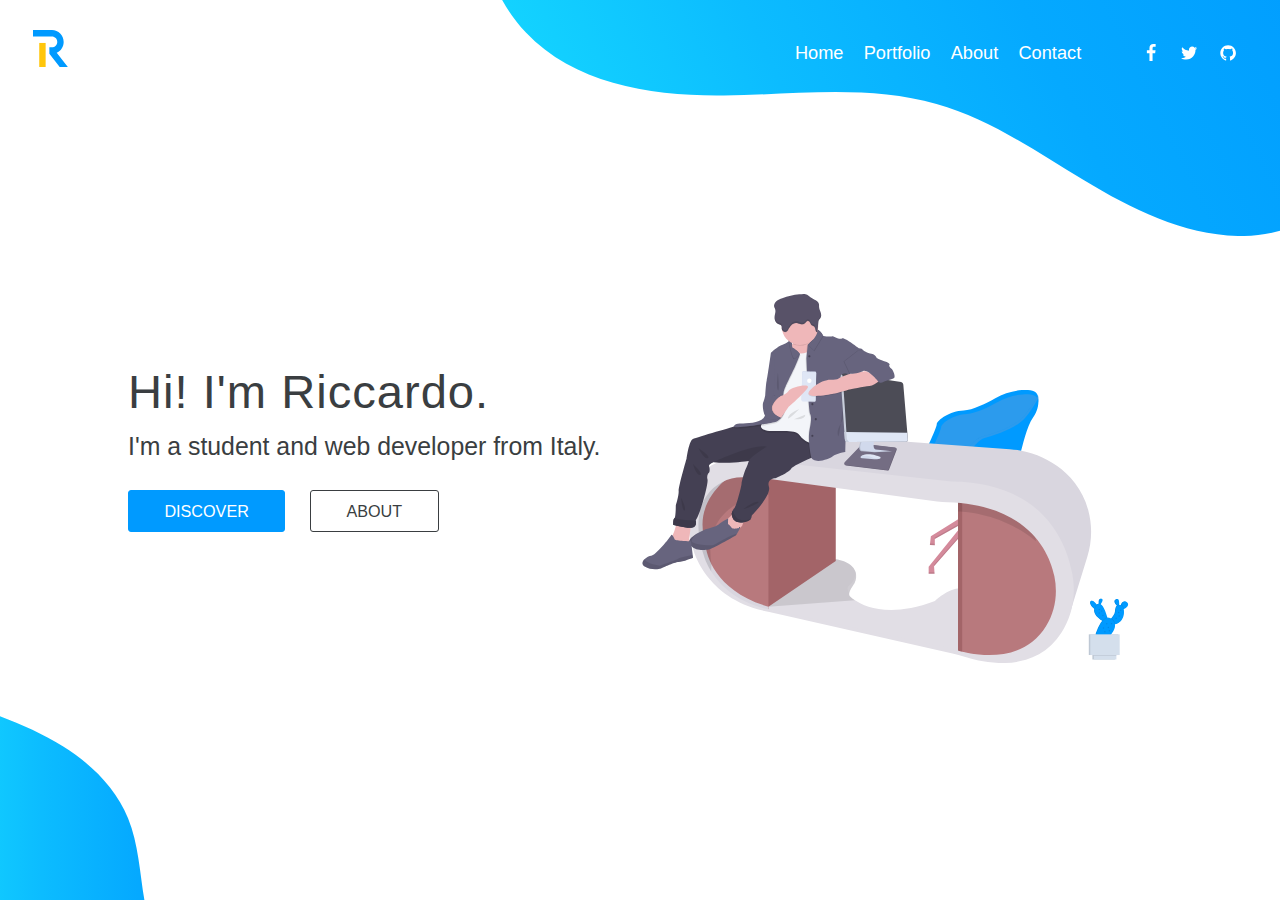
==== commit bcbc003e: "2/3 social links updated" ====
--- a/index.html
+++ b/index.html
@@ -39,7 +39,7 @@
                     </li>
                 </ul>
                 <div class="navigation__socials">
-                    <a href="#" class="social-link">
+                    <a href="https://fb.me/riccardowebdev" class="social-link">
                         <svg class="social-icon social-icon--facebook">
                             <use xlink:href="/img/sprite.svg#icon-facebook"></use>
                         </svg>
@@ -49,7 +49,7 @@
                             <use xlink:href="/img/sprite.svg#icon-twitter"></use>
                         </svg>
                     </a>
-                    <a href="#" class="social-link">
+                    <a href="https://github.com/rain-light/" class="social-link">
                         <svg class="social-icon social-icon--github">
                             <use xlink:href="/img/sprite.svg#icon-github"></use>
                         </svg>
@@ -85,7 +85,7 @@
                     </li>
                 </ul>
                 <div class="mobile__social-icons">
-                    <a href="#">
+                    <a href="https://fb.me/riccardowebdev">
                         <svg class="mobile-social-icon mobile-social-icon--facebook">
                             <use xlink:href="/img/sprite.svg#icon-facebook"></use>
                         </svg>
@@ -95,7 +95,7 @@
                             <use xlink:href="/img/sprite.svg#icon-twitter"></use>
                         </svg>
                     </a>
-                    <a href="#">
+                    <a href="https://github.com/rain-light/">
                         <svg class="mobile-social-icon mobile-social-icon--github">
                             <use xlink:href="/img/sprite.svg#icon-github"></use>
                         </svg>
